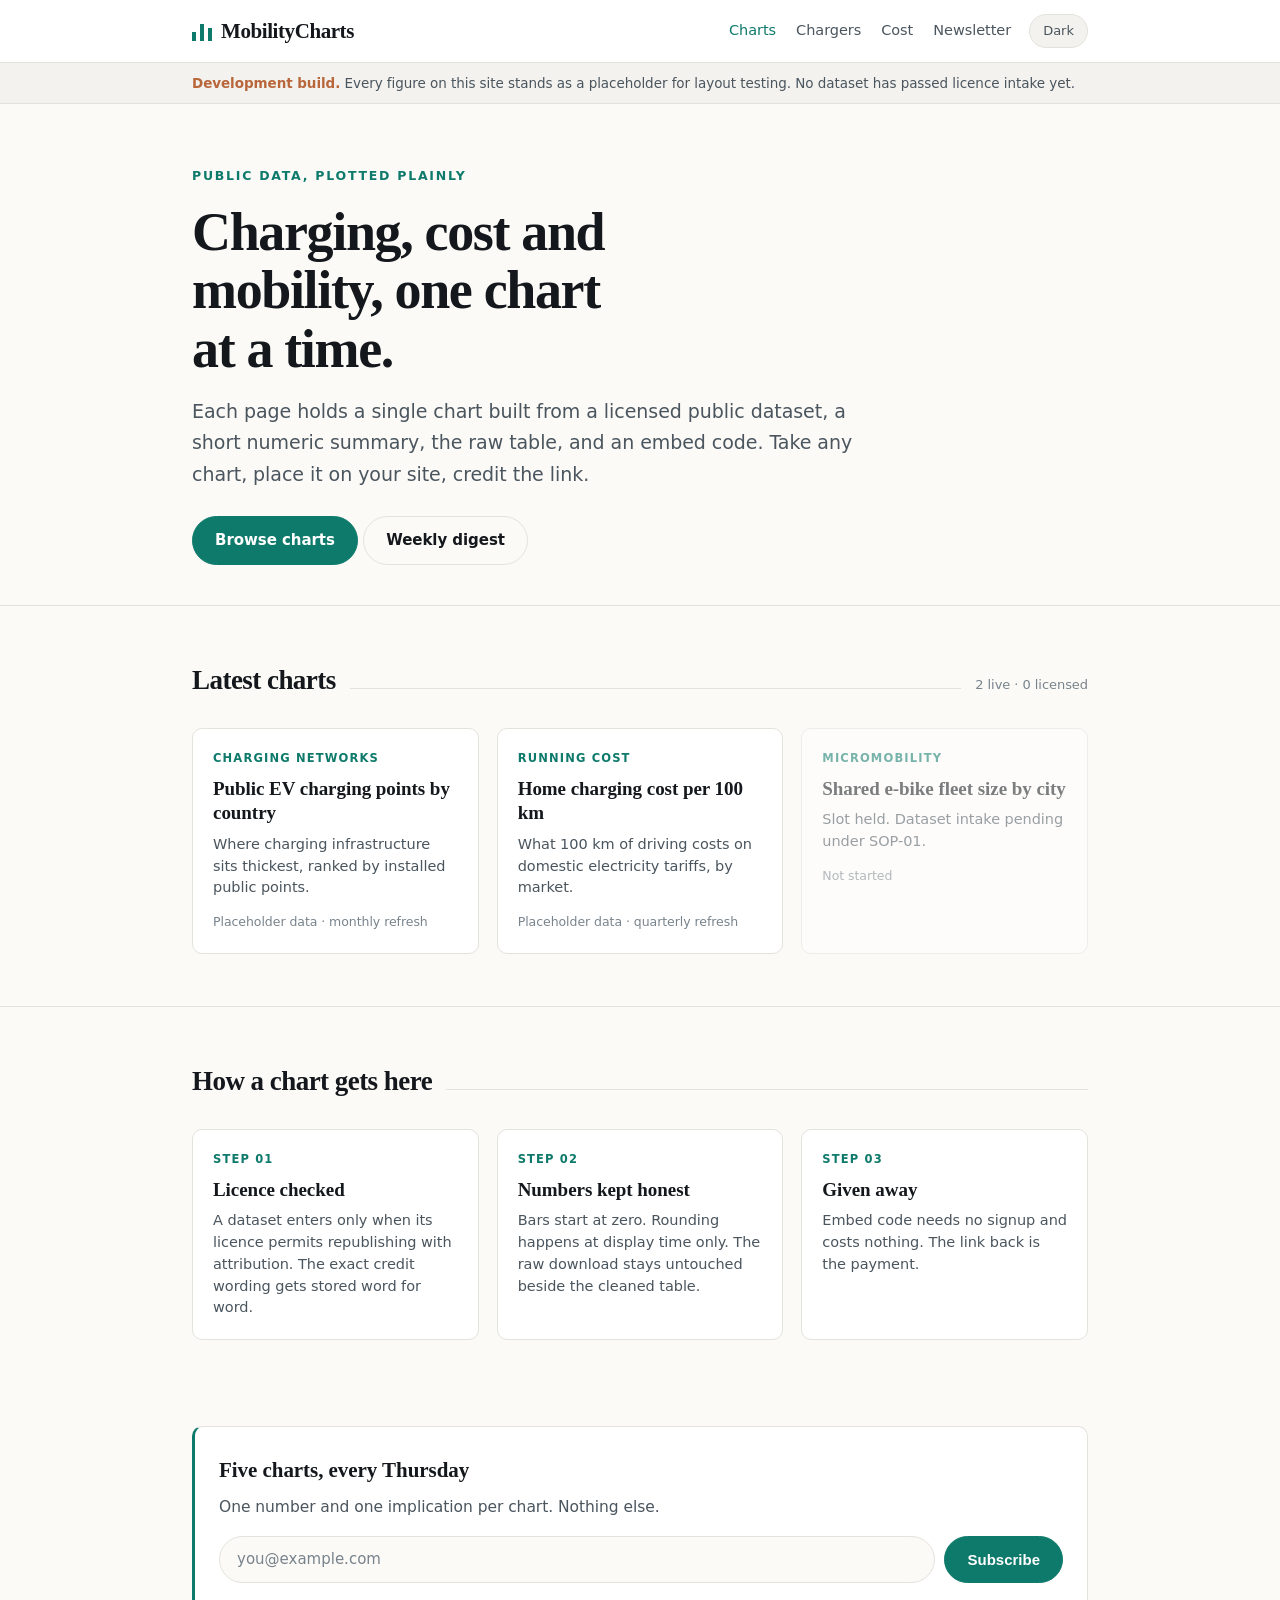
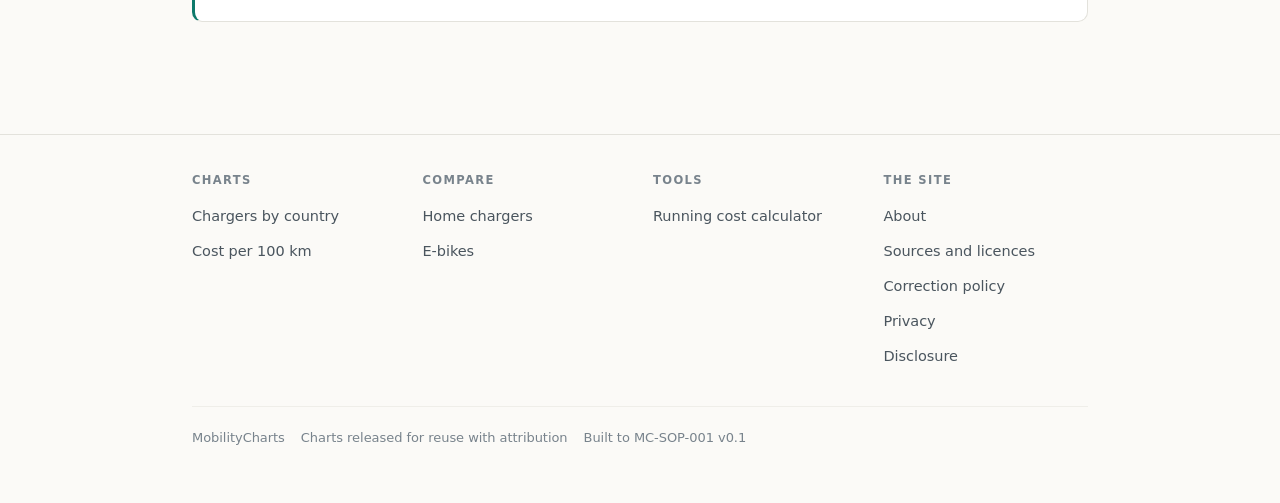
==== index.html @ 98bce3f6 "Scaffold MobilityCharts static site to MC-SOP-001 v0.1 Landing page, two chart pages, two standalone" ====
<!doctype html>
<html lang="en">
<head>
<meta charset="utf-8">
<meta name="viewport" content="width=device-width, initial-scale=1">
<title>MobilityCharts | Charging, cost and mobility data, plotted</title>
<meta name="description" content="Clean charts built from public transport datasets. Charging networks, running cost, micromobility. Every chart cites its source and ships with an embed code.">
<link rel="icon" href="data:image/svg+xml,%3Csvg xmlns='http://www.w3.org/2000/svg' viewBox='0 0 32 32'%3E%3Crect x='4' y='18' width='5' height='10' fill='%230E7A6B'/%3E%3Crect x='13' y='10' width='5' height='18' fill='%230E7A6B'/%3E%3Crect x='22' y='14' width='5' height='14' fill='%230E7A6B'/%3E%3C/svg%3E">
<link rel="stylesheet" href="assets/site.css">
</head>
<body>

<header class="masthead">
  <div class="wrap">
    <a class="brand" href="index.html"><span class="glyph"></span>MobilityCharts</a>
    <nav class="nav">
      <a href="index.html" aria-current="page">Charts</a>
      <a href="charts/ev-chargers-by-country/index.html">Chargers</a>
      <a href="charts/charging-cost-per-100km/index.html">Cost</a>
      <a href="#newsletter">Newsletter</a>
    </nav>
    <button class="theme-btn" type="button">Dark</button>
  </div>
</header>

<div class="notice">
  <div class="wrap"><strong>Development build.</strong> Every figure on this site stands as a placeholder for layout testing. No dataset has passed licence intake yet.</div>
</div>

<div class="hero">
  <div class="wrap">
    <p class="kicker">Public data, plotted plainly</p>
    <h1>Charging, cost and mobility, one chart at a time.</h1>
    <p>Each page holds a single chart built from a licensed public dataset, a short numeric summary, the raw table, and an embed code. Take any chart, place it on your site, credit the link.</p>
    <a class="btn" href="charts/ev-chargers-by-country/index.html">Browse charts</a>
    <a class="btn ghost" href="#newsletter">Weekly digest</a>
  </div>
</div>

<section>
  <div class="wrap">
    <div class="sec-head">
      <h2>Latest charts</h2>
      <span class="rule"></span>
      <span class="count">2 live · 0 licensed</span>
    </div>
    <div class="grid">

      <a class="card" href="charts/ev-chargers-by-country/index.html">
        <span class="tag">Charging networks</span>
        <h3>Public EV charging points by country</h3>
        <p>Where charging infrastructure sits thickest, ranked by installed public points.</p>
        <div class="meta">Placeholder data · monthly refresh</div>
      </a>

      <a class="card" href="charts/charging-cost-per-100km/index.html">
        <span class="tag">Running cost</span>
        <h3>Home charging cost per 100 km</h3>
        <p>What 100 km of driving costs on domestic electricity tariffs, by market.</p>
        <div class="meta">Placeholder data · quarterly refresh</div>
      </a>

      <a class="card" href="#" style="opacity:.55">
        <span class="tag">Micromobility</span>
        <h3>Shared e-bike fleet size by city</h3>
        <p>Slot held. Dataset intake pending under SOP-01.</p>
        <div class="meta">Not started</div>
      </a>

    </div>
  </div>
</section>

<section style="border-top:1px solid var(--line)">
  <div class="wrap">
    <div class="sec-head"><h2>How a chart gets here</h2><span class="rule"></span></div>
    <div class="grid">
      <div class="card" style="cursor:default">
        <span class="tag">Step 01</span>
        <h3>Licence checked</h3>
        <p>A dataset enters only when its licence permits republishing with attribution. The exact credit wording gets stored word for word.</p>
      </div>
      <div class="card" style="cursor:default">
        <span class="tag">Step 02</span>
        <h3>Numbers kept honest</h3>
        <p>Bars start at zero. Rounding happens at display time only. The raw download stays untouched beside the cleaned table.</p>
      </div>
      <div class="card" style="cursor:default">
        <span class="tag">Step 03</span>
        <h3>Given away</h3>
        <p>Embed code needs no signup and costs nothing. The link back is the payment.</p>
      </div>
    </div>
  </div>
</section>

<section id="newsletter" style="padding-top:0">
  <div class="wrap">
    <div class="subscribe">
      <h3>Five charts, every Thursday</h3>
      <p>One number and one implication per chart. Nothing else.</p>
      <form class="sub-row">
        <input type="email" placeholder="you@example.com" aria-label="Email address">
        <button class="btn" type="submit">Subscribe</button>
      </form>
      <p class="sub-note" style="margin:12px 0 0;font-size:13.5px;color:var(--muted)"></p>
    </div>
  </div>
</section>

<footer>
  <div class="wrap">
    <div class="foot-grid">
      <div>
        <h4>Charts</h4>
        <ul>
          <li><a href="charts/ev-chargers-by-country/index.html">Chargers by country</a></li>
          <li><a href="charts/charging-cost-per-100km/index.html">Cost per 100 km</a></li>
        </ul>
      </div>
      <div>
        <h4>Compare</h4>
        <ul>
          <li><a href="#">Home chargers</a></li>
          <li><a href="#">E-bikes</a></li>
        </ul>
      </div>
      <div>
        <h4>Tools</h4>
        <ul>
          <li><a href="#">Running cost calculator</a></li>
        </ul>
      </div>
      <div>
        <h4>The site</h4>
        <ul>
          <li><a href="#">About</a></li>
          <li><a href="#">Sources and licences</a></li>
          <li><a href="#">Correction policy</a></li>
          <li><a href="#">Privacy</a></li>
          <li><a href="#">Disclosure</a></li>
        </ul>
      </div>
    </div>
    <div class="colophon">
      <span>MobilityCharts</span>
      <span>Charts released for reuse with attribution</span>
      <span>Built to MC-SOP-001 v0.1</span>
    </div>
  </div>
</footer>

<script src="assets/site.js"></script>
</body>
</html>
---- assets/site.css ----
/* ==========================================================================
   MobilityCharts site stylesheet
   Single accent colour plus greys, per SOP-03 visual standard.
   No external fonts, no external assets. Works offline.
   ========================================================================== */

:root {
  --bg:        #FBFAF7;
  --surface:   #FFFFFF;
  --surface-2: #F3F2EE;
  --ink:       #14181C;
  --ink-soft:  #4A555E;
  --muted:     #78838C;
  --line:      #E3E2DC;
  --line-soft: #EFEEE9;
  --accent:    #0E7A6B;
  --accent-2:  #B8663A;
  --bar:       #0E7A6B;
  --bar-alt:   #7FB3AA;
  --shadow:    0 1px 2px rgba(20, 24, 28, .05), 0 8px 24px rgba(20, 24, 28, .05);

  --serif: Georgia, "Iowan Old Style", "Times New Roman", serif;
  --sans:  system-ui, -apple-system, "Segoe UI", Roboto, Helvetica, Arial, sans-serif;
  --mono:  "Cascadia Mono", Consolas, "SF Mono", Menlo, monospace;

  --wrap: 940px;
  --r: 10px;
}

@media (prefers-color-scheme: dark) {
  :root {
    --bg:        #0D1113;
    --surface:   #151A1D;
    --surface-2: #1C2226;
    --ink:       #ECEFF0;
    --ink-soft:  #B4BDC3;
    --muted:     #8B959C;
    --line:      #232A2E;
    --line-soft: #1B2125;
    --accent:    #35C2A8;
    --accent-2:  #E0904F;
    --bar:       #35C2A8;
    --bar-alt:   #2A6B62;
    --shadow:    0 1px 2px rgba(0, 0, 0, .4), 0 8px 24px rgba(0, 0, 0, .3);
  }
}

:root[data-theme="light"] {
  --bg:#FBFAF7; --surface:#FFFFFF; --surface-2:#F3F2EE; --ink:#14181C;
  --ink-soft:#4A555E; --muted:#78838C; --line:#E3E2DC; --line-soft:#EFEEE9;
  --accent:#0E7A6B; --accent-2:#B8663A; --bar:#0E7A6B; --bar-alt:#7FB3AA;
  --shadow: 0 1px 2px rgba(20,24,28,.05), 0 8px 24px rgba(20,24,28,.05);
}
:root[data-theme="dark"] {
  --bg:#0D1113; --surface:#151A1D; --surface-2:#1C2226; --ink:#ECEFF0;
  --ink-soft:#B4BDC3; --muted:#8B959C; --line:#232A2E; --line-soft:#1B2125;
  --accent:#35C2A8; --accent-2:#E0904F; --bar:#35C2A8; --bar-alt:#2A6B62;
  --shadow: 0 1px 2px rgba(0,0,0,.4), 0 8px 24px rgba(0,0,0,.3);
}

* { box-sizing: border-box; }

html { -webkit-text-size-adjust: 100%; }

body {
  margin: 0;
  background: var(--bg);
  color: var(--ink);
  font-family: var(--sans);
  font-size: 17px;
  line-height: 1.65;
  letter-spacing: -0.003em;
}

a { color: var(--accent); text-decoration-thickness: 1px; text-underline-offset: 2px; }
a:hover { color: var(--ink); }

:focus-visible { box-shadow: 0 0 0 3px var(--accent); border-radius: 4px; }

.wrap { max-width: var(--wrap); margin: 0 auto; padding: 0 22px; }

/* ---------- masthead ---------------------------------------------------- */

.masthead {
  border-bottom: 1px solid var(--line);
  background: var(--surface);
  position: sticky; top: 0; z-index: 20;
}
.masthead .wrap {
  display: flex; align-items: center; gap: 18px;
  min-height: 62px; flex-wrap: wrap;
}
.brand {
  font-family: var(--serif);
  font-size: 21px; font-weight: 700; letter-spacing: -0.02em;
  color: var(--ink); text-decoration: none; margin-right: auto;
  display: inline-flex; align-items: center; gap: 9px;
}
.brand .glyph {
  display: inline-block; width: 20px; height: 20px;
  background:
    linear-gradient(var(--accent), var(--accent)) 0 100% / 4px 9px no-repeat,
    linear-gradient(var(--accent), var(--accent)) 8px 100% / 4px 17px no-repeat,
    linear-gradient(var(--accent), var(--accent)) 16px 100% / 4px 13px no-repeat;
}
.nav { display: flex; gap: 20px; align-items: center; }
.nav a {
  color: var(--ink-soft); text-decoration: none;
  font-size: 14.5px; font-weight: 500;
}
.nav a:hover, .nav a[aria-current="page"] { color: var(--accent); }

.theme-btn {
  background: var(--surface-2); color: var(--ink-soft);
  border: 1px solid var(--line); border-radius: 999px;
  padding: 5px 13px; font: inherit; font-size: 13px; cursor: pointer;
}
.theme-btn:hover { color: var(--ink); border-color: var(--muted); }

/* ---------- notice banner ----------------------------------------------- */

.notice {
  background: var(--surface-2);
  border-bottom: 1px solid var(--line);
  font-size: 13.5px; color: var(--ink-soft);
  padding: 9px 0;
}
.notice strong { color: var(--accent-2); }

/* ---------- hero -------------------------------------------------------- */

.hero { padding: 62px 0 40px; border-bottom: 1px solid var(--line); }
.hero h1 {
  font-family: var(--serif); font-weight: 700;
  font-size: clamp(34px, 5.4vw, 54px); line-height: 1.08;
  letter-spacing: -0.025em; margin: 0 0 18px; max-width: 17ch;
}
.hero p { font-size: 19px; color: var(--ink-soft); max-width: 58ch; margin: 0 0 26px; }
.hero .kicker {
  font-size: 12.5px; font-weight: 600; letter-spacing: .14em;
  text-transform: uppercase; color: var(--accent); margin: 0 0 16px;
}

.btn {
  display: inline-block; background: var(--accent); color: #fff;
  padding: 11px 22px; border-radius: 999px; text-decoration: none;
  font-size: 15px; font-weight: 600; border: 1px solid var(--accent);
}
.btn:hover { filter: brightness(1.08); color: #fff; }
.btn.ghost { background: transparent; color: var(--ink); border-color: var(--line); }
.btn.ghost:hover { border-color: var(--accent); color: var(--accent); filter: none; }

/* ---------- section scaffolding ----------------------------------------- */

section { padding: 52px 0; }
.sec-head { display: flex; align-items: baseline; gap: 14px; margin-bottom: 26px; }
.sec-head h2 {
  font-family: var(--serif); font-size: 27px; letter-spacing: -0.02em;
  margin: 0; font-weight: 700;
}
.sec-head .rule { flex: 1; height: 1px; background: var(--line); }
.sec-head .count { font-size: 13px; color: var(--muted); font-variant-numeric: tabular-nums; }

/* ---------- cards ------------------------------------------------------- */

.grid { display: grid; gap: 18px; grid-template-columns: repeat(auto-fill, minmax(268px, 1fr)); }

.card {
  background: var(--surface); border: 1px solid var(--line);
  border-radius: var(--r); padding: 20px; text-decoration: none;
  color: var(--ink); display: block; transition: border-color .15s, transform .15s;
}
.card:hover { border-color: var(--accent); transform: translateY(-2px); color: var(--ink); }
.card .tag {
  font-size: 11.5px; font-weight: 600; letter-spacing: .1em; text-transform: uppercase;
  color: var(--accent); display: block; margin-bottom: 9px;
}
.card h3 { font-family: var(--serif); font-size: 19px; margin: 0 0 8px; line-height: 1.28; font-weight: 700; }
.card p { margin: 0; font-size: 14.5px; color: var(--ink-soft); line-height: 1.5; }
.card .meta { margin-top: 13px; font-size: 12.5px; color: var(--muted); font-variant-numeric: tabular-nums; }

/* ---------- chart page -------------------------------------------------- */

.article { padding: 46px 0 20px; }
.article h1 {
  font-family: var(--serif); font-size: clamp(29px, 4.4vw, 42px);
  line-height: 1.14; letter-spacing: -0.024em; margin: 0 0 16px; max-width: 21ch;
}
.dek { font-size: 19.5px; color: var(--ink-soft); margin: 0 0 22px; max-width: 60ch; }
.dek b { color: var(--ink); font-weight: 600; }

.byline {
  display: flex; gap: 16px; flex-wrap: wrap; align-items: center;
  font-size: 13px; color: var(--muted); padding-bottom: 22px;
  border-bottom: 1px solid var(--line); margin-bottom: 30px;
}
.byline .pill {
  background: var(--surface-2); border: 1px solid var(--line);
  border-radius: 999px; padding: 3px 11px; color: var(--ink-soft);
}

.chart-frame {
  background: var(--surface); border: 1px solid var(--line);
  border-radius: var(--r); padding: 22px 20px 14px; box-shadow: var(--shadow);
}
.chart-frame + .chart-frame { margin-top: 26px; }
.chart-title {
  font-family: var(--serif); font-size: 20px; font-weight: 700;
  margin: 0 0 4px; letter-spacing: -0.015em;
}
.chart-sub { font-size: 13.5px; color: var(--muted); margin: 0 0 16px; }

.takeaways { list-style: none; padding: 0; margin: 32px 0 0; }
.takeaways li {
  padding: 13px 0 13px 40px; border-top: 1px solid var(--line-soft);
  position: relative; font-size: 16.5px; color: var(--ink-soft);
}
.takeaways li:last-child { border-bottom: 1px solid var(--line-soft); }
.takeaways li b { color: var(--ink); font-weight: 650; font-variant-numeric: tabular-nums; }
.takeaways li::before {
  counter-increment: tk; content: counter(tk, decimal-leading-zero);
  position: absolute; left: 0; top: 13px;
  font-family: var(--mono); font-size: 12.5px; color: var(--accent); font-weight: 600;
}
.takeaways { counter-reset: tk; }

/* ---------- data table -------------------------------------------------- */

table.data { width: 100%; border-collapse: collapse; margin-top: 10px; font-size: 15px; }
table.data th, table.data td { padding: 10px 12px; text-align: left; border-bottom: 1px solid var(--line-soft); }
table.data th {
  font-size: 12px; letter-spacing: .09em; text-transform: uppercase;
  color: var(--muted); font-weight: 600; border-bottom-color: var(--line);
  cursor: pointer; user-select: none;
}
table.data th:hover { color: var(--accent); }
table.data th.num, table.data td.num { text-align: right; font-variant-numeric: tabular-nums; }
table.data tbody tr:hover { background: var(--surface-2); }

/* ---------- method note, embed box -------------------------------------- */

.panel {
  background: var(--surface-2); border: 1px solid var(--line);
  border-radius: var(--r); padding: 20px 22px; margin-top: 30px;
}
.panel h3 {
  font-size: 12px; letter-spacing: .12em; text-transform: uppercase;
  color: var(--muted); margin: 0 0 12px; font-weight: 600;
}
.panel dl { margin: 0; display: grid; grid-template-columns: 150px 1fr; gap: 7px 18px; font-size: 14.5px; }
.panel dt { color: var(--muted); }
.panel dd { margin: 0; color: var(--ink-soft); }

.embed-box code {
  display: block; background: var(--surface); border: 1px solid var(--line);
  border-radius: 7px; padding: 13px 15px; font-family: var(--mono);
  font-size: 12.5px; color: var(--ink-soft); line-height: 1.55;
  word-break: break-all; margin-bottom: 12px;
}
.copy-btn {
  background: var(--accent); color: #fff; border: 0; border-radius: 999px;
  padding: 8px 18px; font: inherit; font-size: 14px; font-weight: 600; cursor: pointer;
}
.copy-btn:hover { filter: brightness(1.08); }
.copy-btn.done { background: var(--accent-2); }

/* ---------- subscribe --------------------------------------------------- */

.subscribe {
  background: var(--surface); border: 1px solid var(--line);
  border-left: 3px solid var(--accent); border-radius: var(--r);
  padding: 26px 24px; margin-top: 34px;
}
.subscribe h3 { font-family: var(--serif); font-size: 21px; margin: 0 0 7px; font-weight: 700; }
.subscribe p { margin: 0 0 16px; color: var(--ink-soft); font-size: 15.5px; }
.sub-row { display: flex; gap: 9px; flex-wrap: wrap; }
.sub-row input {
  flex: 1 1 240px; background: var(--bg); border: 1px solid var(--line);
  border-radius: 999px; padding: 10px 17px; font: inherit; font-size: 15px; color: var(--ink);
}
.sub-row input::placeholder { color: var(--muted); }

/* ---------- footer ------------------------------------------------------ */

footer { border-top: 1px solid var(--line); margin-top: 60px; padding: 36px 0 54px; }
.foot-grid { display: grid; gap: 26px; grid-template-columns: repeat(auto-fit, minmax(170px, 1fr)); }
.foot-grid h4 {
  font-size: 11.5px; letter-spacing: .12em; text-transform: uppercase;
  color: var(--muted); margin: 0 0 11px; font-weight: 600;
}
.foot-grid ul { list-style: none; padding: 0; margin: 0; }
.foot-grid li { margin-bottom: 7px; }
.foot-grid a { color: var(--ink-soft); text-decoration: none; font-size: 14.5px; }
.foot-grid a:hover { color: var(--accent); }
.colophon {
  margin-top: 30px; padding-top: 20px; border-top: 1px solid var(--line-soft);
  font-size: 13px; color: var(--muted); display: flex; gap: 16px; flex-wrap: wrap;
}

/* ---------- SVG chart styling (classes set by chart.js) ----------------- */

.mc-svg { width: 100%; height: auto; display: block; margin: 0 auto; font-family: var(--sans); }
.mc-bar { fill: var(--bar); }
.mc-bar.alt { fill: var(--bar-alt); }
.mc-track { fill: var(--line-soft); }
.mc-grid { stroke: var(--line); stroke-width: 1; }
.mc-axis { stroke: var(--muted); stroke-width: 1; }
.mc-line { fill: none; stroke: var(--bar); stroke-width: 2.5; stroke-linejoin: round; stroke-linecap: round; }
.mc-fill { fill: var(--bar); opacity: .1; }
.mc-dot { fill: var(--bar); }
.mc-label { fill: var(--ink-soft); font-size: 13px; }
.mc-value { fill: var(--ink); font-size: 13px; font-weight: 650; }
.mc-tick { fill: var(--muted); font-size: 11.5px; }
.mc-credit { fill: var(--muted); font-size: 11px; }
.mc-mark { fill: var(--muted); font-size: 11px; opacity: .75; letter-spacing: .04em; }
.mc-unit { fill: var(--muted); font-size: 11.5px; letter-spacing: .08em; text-transform: uppercase; }

/* ---------- small screens ----------------------------------------------- */

@media (max-width: 640px) {
  body { font-size: 16px; }
  .nav { gap: 14px; }
  .nav a { font-size: 13.5px; }
  .hero { padding: 44px 0 32px; }
  .panel dl { grid-template-columns: 1fr; gap: 2px 0; }
  .panel dt { margin-top: 9px; font-size: 12.5px; }
  .mc-label { font-size: 12px; }
  .mc-value { font-size: 12px; }
}

@media (prefers-reduced-motion: reduce) {
  * { transition: none !important; animation: none !important; }
}
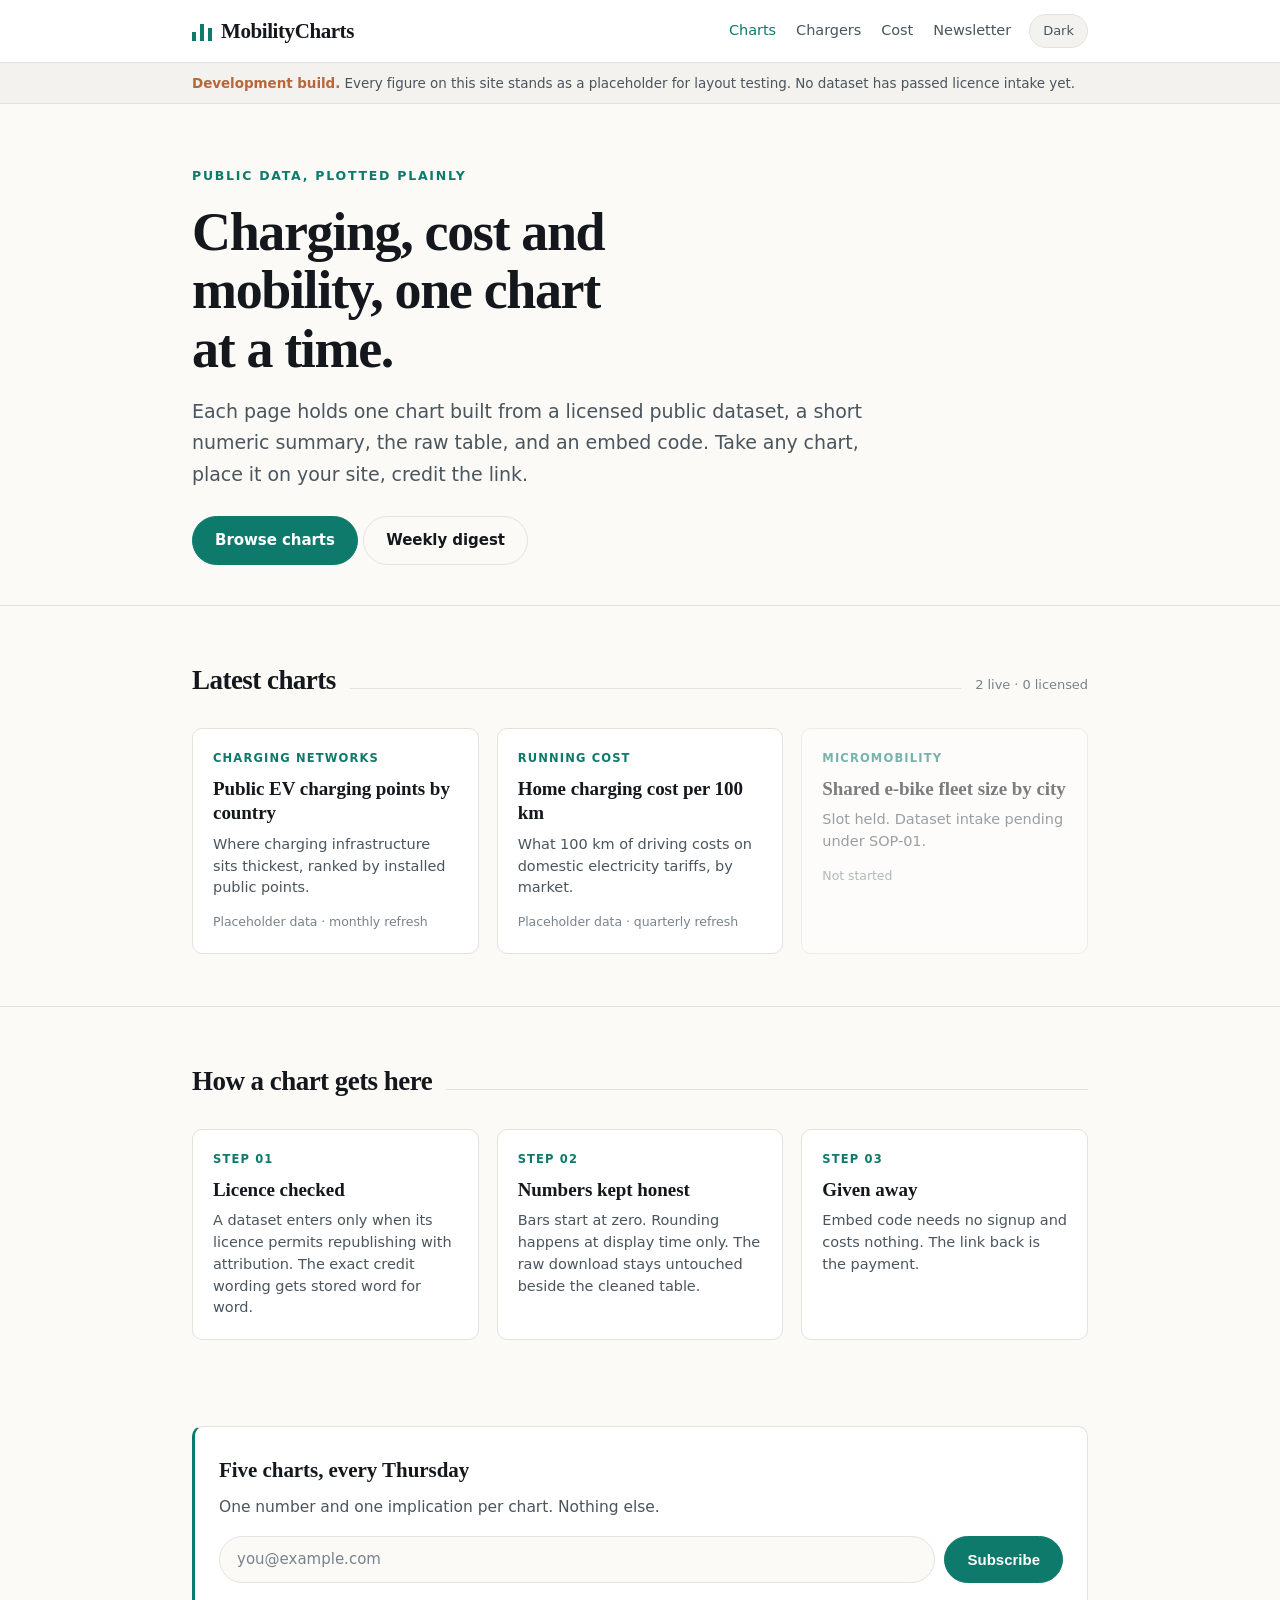
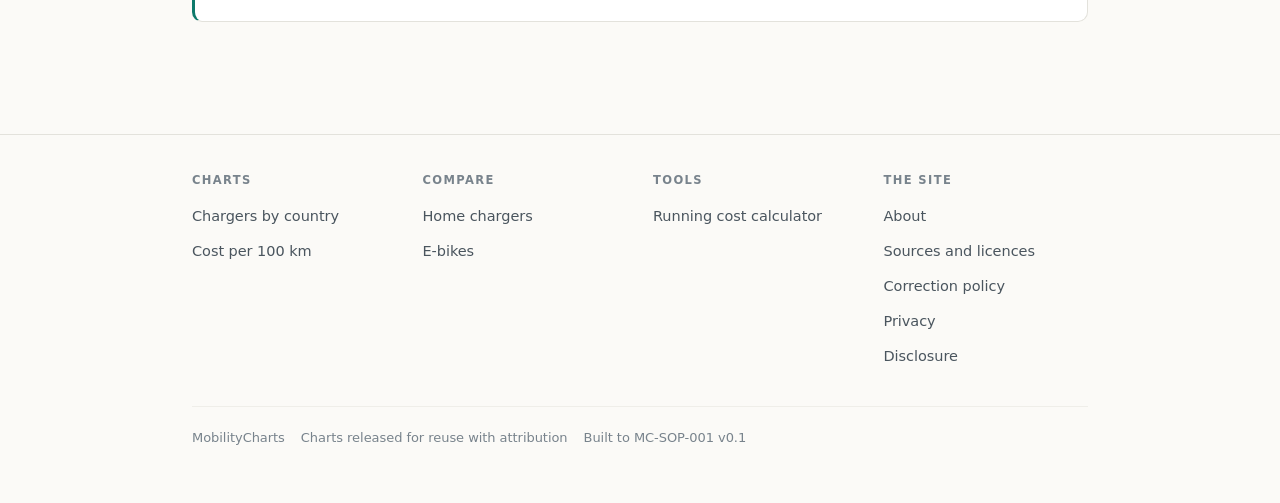
==== commit 6ebcd497: "Remove wording that breaks the author word-prefix rule Five spots across the landing page, the cost " ====
--- a/index.html
+++ b/index.html
@@ -31,7 +31,7 @@
   <div class="wrap">
     <p class="kicker">Public data, plotted plainly</p>
     <h1>Charging, cost and mobility, one chart at a time.</h1>
-    <p>Each page holds a single chart built from a licensed public dataset, a short numeric summary, the raw table, and an embed code. Take any chart, place it on your site, credit the link.</p>
+    <p>Each page holds one chart built from a licensed public dataset, a short numeric summary, the raw table, and an embed code. Take any chart, place it on your site, credit the link.</p>
     <a class="btn" href="charts/ev-chargers-by-country/index.html">Browse charts</a>
     <a class="btn ghost" href="#newsletter">Weekly digest</a>
   </div>
--- a/assets/site.css
+++ b/assets/site.css
@@ -1,6 +1,6 @@
 /* ==========================================================================
    MobilityCharts site stylesheet
-   Single accent colour plus greys, per SOP-03 visual standard.
+   One accent colour plus greys, per SOP-03 visual standard.
    No external fonts, no external assets. Works offline.
    ========================================================================== */
 
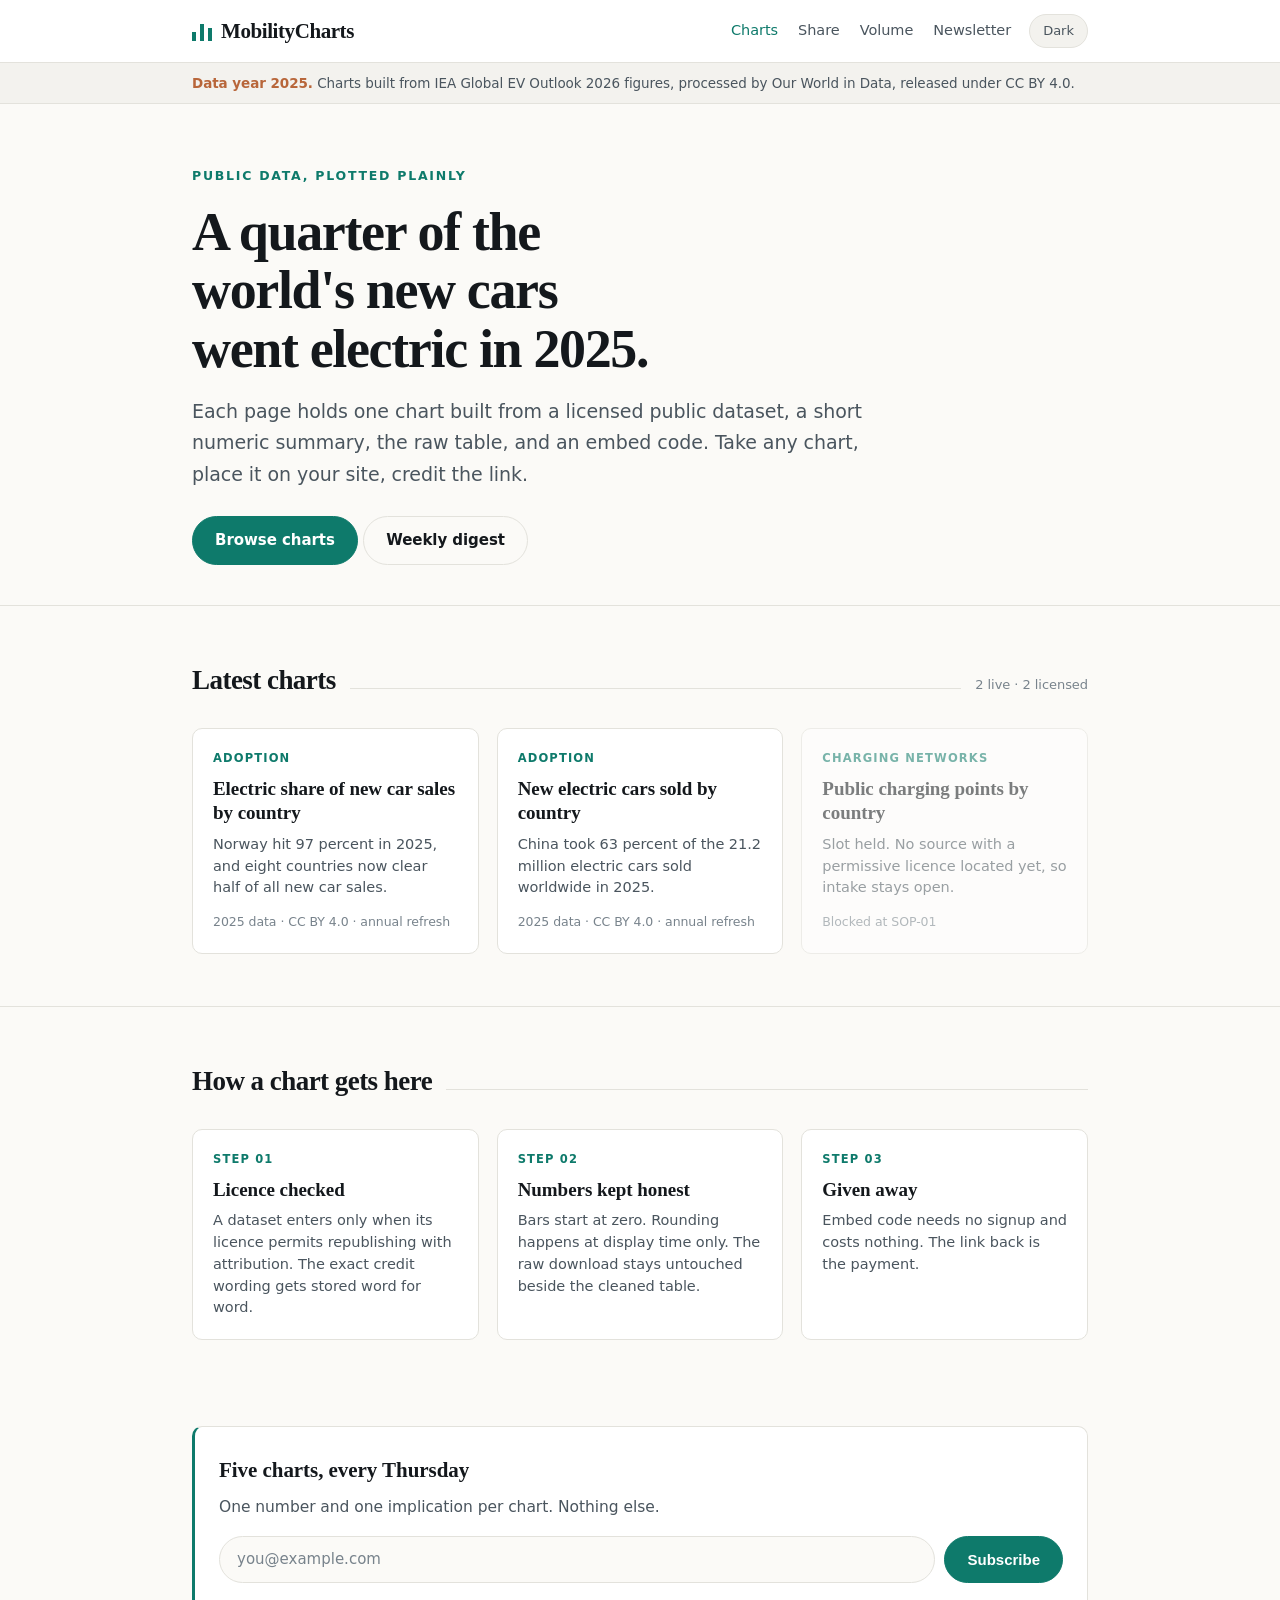
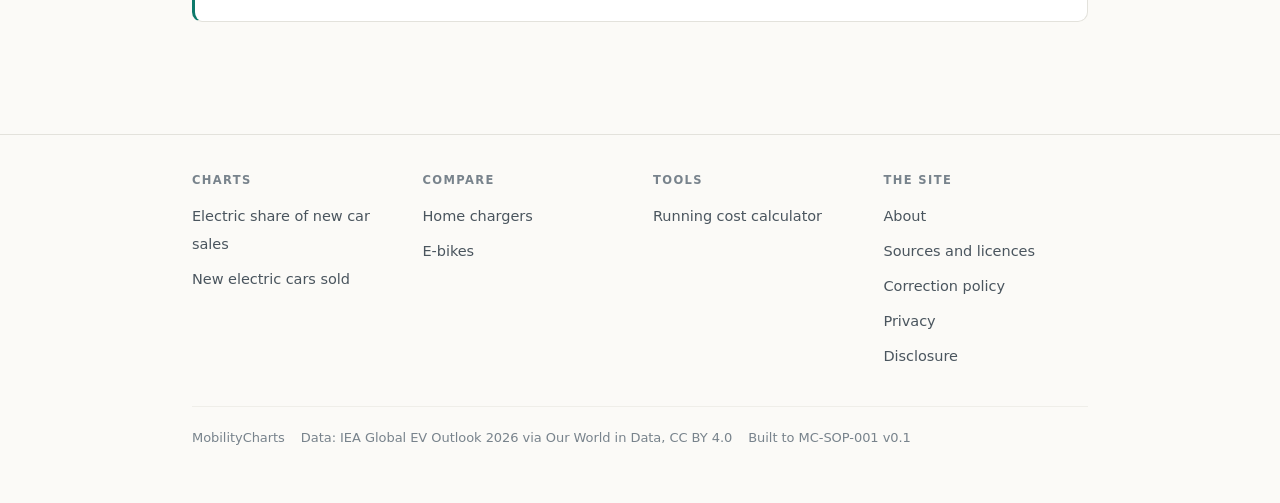
==== commit 801974ac: "Replace placeholder figures with licensed IEA data Both chart pages now carry real 2025 figures from" ====
--- a/index.html
+++ b/index.html
@@ -3,8 +3,8 @@
 <head>
 <meta charset="utf-8">
 <meta name="viewport" content="width=device-width, initial-scale=1">
-<title>MobilityCharts | Charging, cost and mobility data, plotted</title>
-<meta name="description" content="Clean charts built from public transport datasets. Charging networks, running cost, micromobility. Every chart cites its source and ships with an embed code.">
+<title>MobilityCharts | Electric car adoption, plotted from public data</title>
+<meta name="description" content="Clean charts built from licensed public transport datasets. Electric car sales share and volume by country, with raw tables, method notes and no-cost embed codes.">
 <link rel="icon" href="data:image/svg+xml,%3Csvg xmlns='http://www.w3.org/2000/svg' viewBox='0 0 32 32'%3E%3Crect x='4' y='18' width='5' height='10' fill='%230E7A6B'/%3E%3Crect x='13' y='10' width='5' height='18' fill='%230E7A6B'/%3E%3Crect x='22' y='14' width='5' height='14' fill='%230E7A6B'/%3E%3C/svg%3E">
 <link rel="stylesheet" href="assets/site.css">
 </head>
@@ -15,8 +15,8 @@
     <a class="brand" href="index.html"><span class="glyph"></span>MobilityCharts</a>
     <nav class="nav">
       <a href="index.html" aria-current="page">Charts</a>
-      <a href="charts/ev-chargers-by-country/index.html">Chargers</a>
-      <a href="charts/charging-cost-per-100km/index.html">Cost</a>
+      <a href="charts/ev-sales-share-by-country/index.html">Share</a>
+      <a href="charts/electric-car-sales-by-country/index.html">Volume</a>
       <a href="#newsletter">Newsletter</a>
     </nav>
     <button class="theme-btn" type="button">Dark</button>
@@ -24,15 +24,15 @@
 </header>
 
 <div class="notice">
-  <div class="wrap"><strong>Development build.</strong> Every figure on this site stands as a placeholder for layout testing. No dataset has passed licence intake yet.</div>
+  <div class="wrap"><strong>Data year 2025.</strong> Charts built from IEA Global EV Outlook 2026 figures, processed by Our World in Data, released under CC BY 4.0.</div>
 </div>
 
 <div class="hero">
   <div class="wrap">
     <p class="kicker">Public data, plotted plainly</p>
-    <h1>Charging, cost and mobility, one chart at a time.</h1>
+    <h1>A quarter of the world's new cars went electric in 2025.</h1>
     <p>Each page holds one chart built from a licensed public dataset, a short numeric summary, the raw table, and an embed code. Take any chart, place it on your site, credit the link.</p>
-    <a class="btn" href="charts/ev-chargers-by-country/index.html">Browse charts</a>
+    <a class="btn" href="charts/ev-sales-share-by-country/index.html">Browse charts</a>
     <a class="btn ghost" href="#newsletter">Weekly digest</a>
   </div>
 </div>
@@ -42,29 +42,29 @@
     <div class="sec-head">
       <h2>Latest charts</h2>
       <span class="rule"></span>
-      <span class="count">2 live · 0 licensed</span>
+      <span class="count">2 live · 2 licensed</span>
     </div>
     <div class="grid">
 
-      <a class="card" href="charts/ev-chargers-by-country/index.html">
-        <span class="tag">Charging networks</span>
-        <h3>Public EV charging points by country</h3>
-        <p>Where charging infrastructure sits thickest, ranked by installed public points.</p>
-        <div class="meta">Placeholder data · monthly refresh</div>
+      <a class="card" href="charts/ev-sales-share-by-country/index.html">
+        <span class="tag">Adoption</span>
+        <h3>Electric share of new car sales by country</h3>
+        <p>Norway hit 97 percent in 2025, and eight countries now clear half of all new car sales.</p>
+        <div class="meta">2025 data · CC BY 4.0 · annual refresh</div>
       </a>
 
-      <a class="card" href="charts/charging-cost-per-100km/index.html">
-        <span class="tag">Running cost</span>
-        <h3>Home charging cost per 100 km</h3>
-        <p>What 100 km of driving costs on domestic electricity tariffs, by market.</p>
-        <div class="meta">Placeholder data · quarterly refresh</div>
+      <a class="card" href="charts/electric-car-sales-by-country/index.html">
+        <span class="tag">Adoption</span>
+        <h3>New electric cars sold by country</h3>
+        <p>China took 63 percent of the 21.2 million electric cars sold worldwide in 2025.</p>
+        <div class="meta">2025 data · CC BY 4.0 · annual refresh</div>
       </a>
 
       <a class="card" href="#" style="opacity:.55">
-        <span class="tag">Micromobility</span>
-        <h3>Shared e-bike fleet size by city</h3>
-        <p>Slot held. Dataset intake pending under SOP-01.</p>
-        <div class="meta">Not started</div>
+        <span class="tag">Charging networks</span>
+        <h3>Public charging points by country</h3>
+        <p>Slot held. No source with a permissive licence located yet, so intake stays open.</p>
+        <div class="meta">Blocked at SOP-01</div>
       </a>
 
     </div>
@@ -114,8 +114,8 @@
       <div>
         <h4>Charts</h4>
         <ul>
-          <li><a href="charts/ev-chargers-by-country/index.html">Chargers by country</a></li>
-          <li><a href="charts/charging-cost-per-100km/index.html">Cost per 100 km</a></li>
+          <li><a href="charts/ev-sales-share-by-country/index.html">Electric share of new car sales</a></li>
+          <li><a href="charts/electric-car-sales-by-country/index.html">New electric cars sold</a></li>
         </ul>
       </div>
       <div>
@@ -144,7 +144,7 @@
     </div>
     <div class="colophon">
       <span>MobilityCharts</span>
-      <span>Charts released for reuse with attribution</span>
+      <span>Data: IEA Global EV Outlook 2026 via Our World in Data, CC BY 4.0</span>
       <span>Built to MC-SOP-001 v0.1</span>
     </div>
   </div>
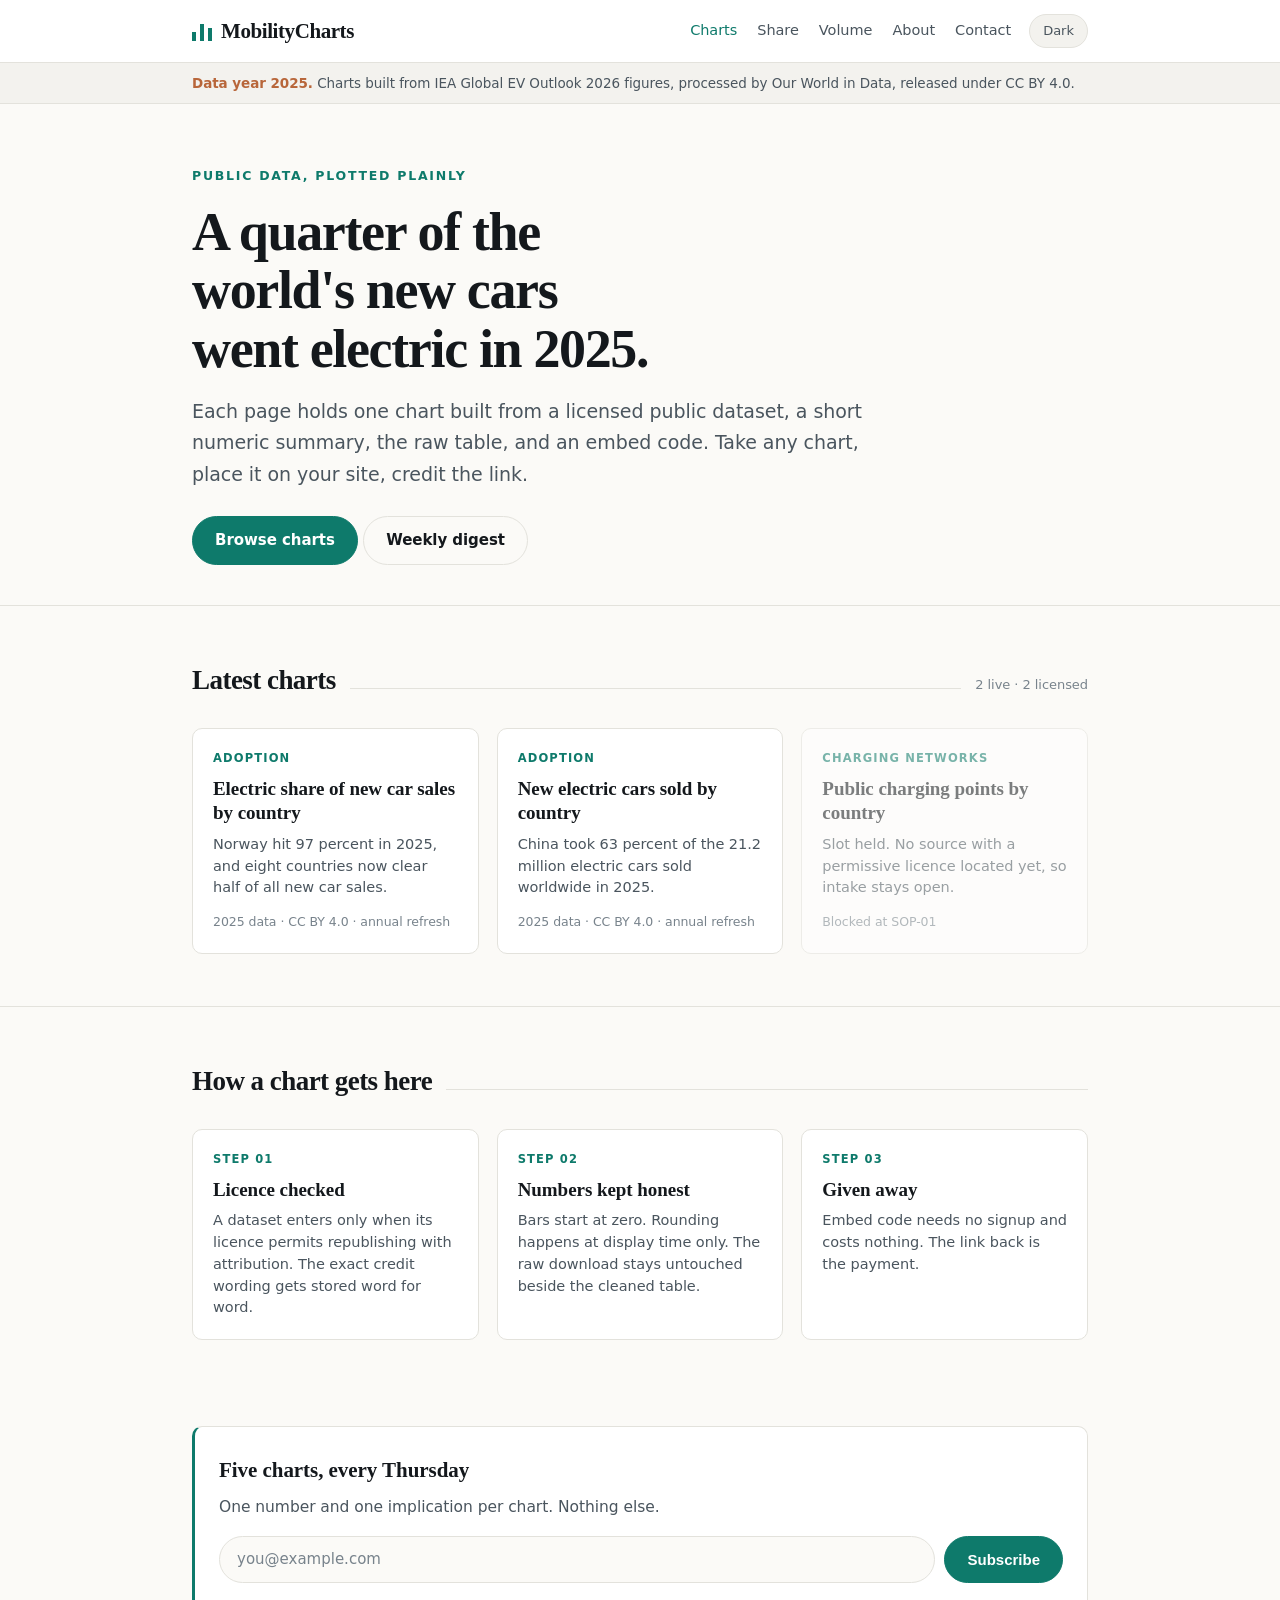
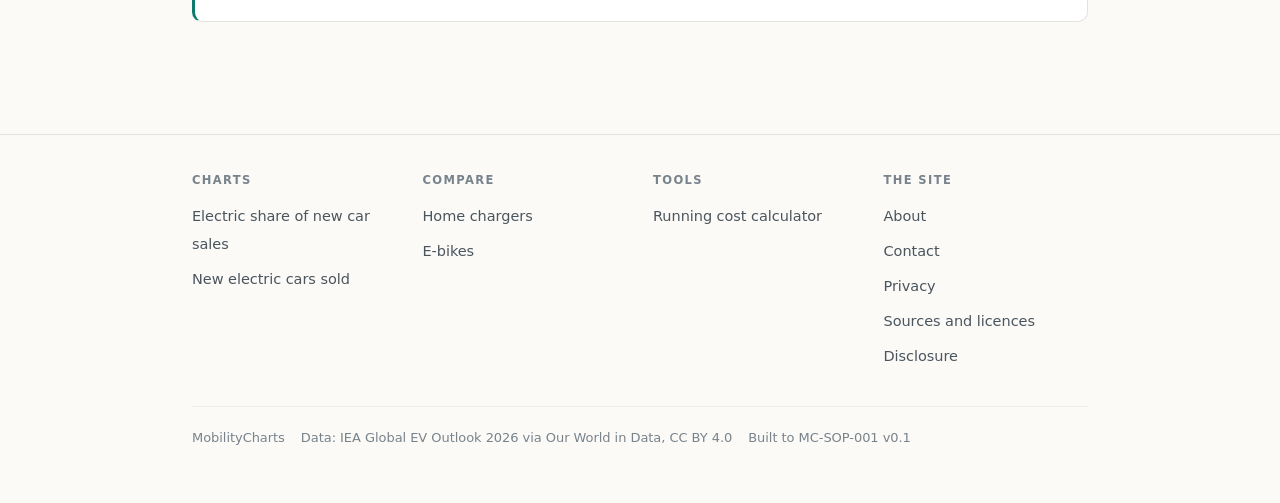
==== commit b3447c5e: "Add About and Contact pages, wire contact details into Privacy Three reader-facing policy pages now " ====
--- a/index.html
+++ b/index.html
@@ -7,6 +7,13 @@
 <meta name="description" content="Clean charts built from licensed public transport datasets. Electric car sales share and volume by country, with raw tables, method notes and no-cost embed codes.">
 <link rel="icon" href="data:image/svg+xml,%3Csvg xmlns='http://www.w3.org/2000/svg' viewBox='0 0 32 32'%3E%3Crect x='4' y='18' width='5' height='10' fill='%230E7A6B'/%3E%3Crect x='13' y='10' width='5' height='18' fill='%230E7A6B'/%3E%3Crect x='22' y='14' width='5' height='14' fill='%230E7A6B'/%3E%3C/svg%3E">
 <link rel="stylesheet" href="assets/site.css">
+
+<!-- Google AdSense loader. Reader-facing pages only. Kept off embed/*.html
+     on purpose: those pages get served inside other people's sites, and
+     placing ad units there would put ads on a third party page without
+     that site owner having any say. -->
+<script async src="https://pagead2.googlesyndication.com/pagead/js/adsbygoogle.js?client=ca-pub-8869440014127177"
+     crossorigin="anonymous"></script>
 </head>
 <body>
 
@@ -17,7 +24,8 @@
       <a href="index.html" aria-current="page">Charts</a>
       <a href="charts/ev-sales-share-by-country/index.html">Share</a>
       <a href="charts/electric-car-sales-by-country/index.html">Volume</a>
-      <a href="#newsletter">Newsletter</a>
+      <a href="about.html">About</a>
+      <a href="contact.html">Contact</a>
     </nav>
     <button class="theme-btn" type="button">Dark</button>
   </div>
@@ -134,10 +142,10 @@
       <div>
         <h4>The site</h4>
         <ul>
-          <li><a href="#">About</a></li>
+          <li><a href="about.html">About</a></li>
+          <li><a href="contact.html">Contact</a></li>
+          <li><a href="privacy.html">Privacy</a></li>
           <li><a href="#">Sources and licences</a></li>
-          <li><a href="#">Correction policy</a></li>
-          <li><a href="#">Privacy</a></li>
           <li><a href="#">Disclosure</a></li>
         </ul>
       </div>
@@ -151,5 +159,9 @@
 </footer>
 
 <script src="assets/site.js"></script>
+
+<!-- Vercel Web Analytics. Served by Vercel at deploy time, so this path
+     returns 404 on a local server. That 404 is expected and harmless. -->
+<script defer src="/_vercel/insights/script.js"></script>
 </body>
 </html>
--- a/assets/site.css
+++ b/assets/site.css
@@ -280,6 +280,50 @@
 }
 .sub-row input::placeholder { color: var(--muted); }
 
+/* ---------- prose pages (about, contact, privacy) ----------------------- */
+
+.prose h2 {
+  font-family: var(--serif); font-size: 22px; font-weight: 700;
+  letter-spacing: -0.018em; margin: 38px 0 10px; padding-top: 14px;
+  border-top: 1px solid var(--line-soft);
+}
+.prose h2:first-of-type { border-top: 0; padding-top: 0; margin-top: 0; }
+.prose p { margin: 0 0 14px; color: var(--ink-soft); }
+.prose ul { margin: 0 0 14px; padding-left: 20px; color: var(--ink-soft); }
+.prose li { margin-bottom: 7px; }
+.prose strong { color: var(--ink); font-weight: 600; }
+
+.summary-card {
+  background: var(--surface); border: 1px solid var(--line);
+  border-left: 3px solid var(--accent); border-radius: var(--r);
+  padding: 22px 24px; margin: 0 0 34px;
+}
+.summary-card h2 {
+  border: 0; padding: 0; margin: 0 0 12px;
+  font-size: 12px; letter-spacing: .12em; text-transform: uppercase;
+  color: var(--muted); font-weight: 600; font-family: var(--sans);
+}
+.summary-card ul { margin: 0; padding-left: 20px; }
+.summary-card li { color: var(--ink); }
+
+/* Contact rows: a label beside a big tappable link. */
+.contact-list { display: grid; gap: 14px; margin: 0 0 8px; }
+.contact-row {
+  background: var(--surface); border: 1px solid var(--line);
+  border-radius: var(--r); padding: 18px 20px;
+  display: flex; align-items: baseline; gap: 14px; flex-wrap: wrap;
+}
+.contact-row .label {
+  font-size: 11.5px; letter-spacing: .12em; text-transform: uppercase;
+  color: var(--muted); font-weight: 600; min-width: 82px;
+}
+.contact-row a {
+  font-size: 19px; font-weight: 600; text-decoration: none;
+  font-variant-numeric: tabular-nums; letter-spacing: -0.01em;
+}
+.contact-row a:hover { text-decoration: underline; }
+.contact-row .hint { font-size: 13.5px; color: var(--muted); flex-basis: 100%; }
+
 /* ---------- footer ------------------------------------------------------ */
 
 footer { border-top: 1px solid var(--line); margin-top: 60px; padding: 36px 0 54px; }
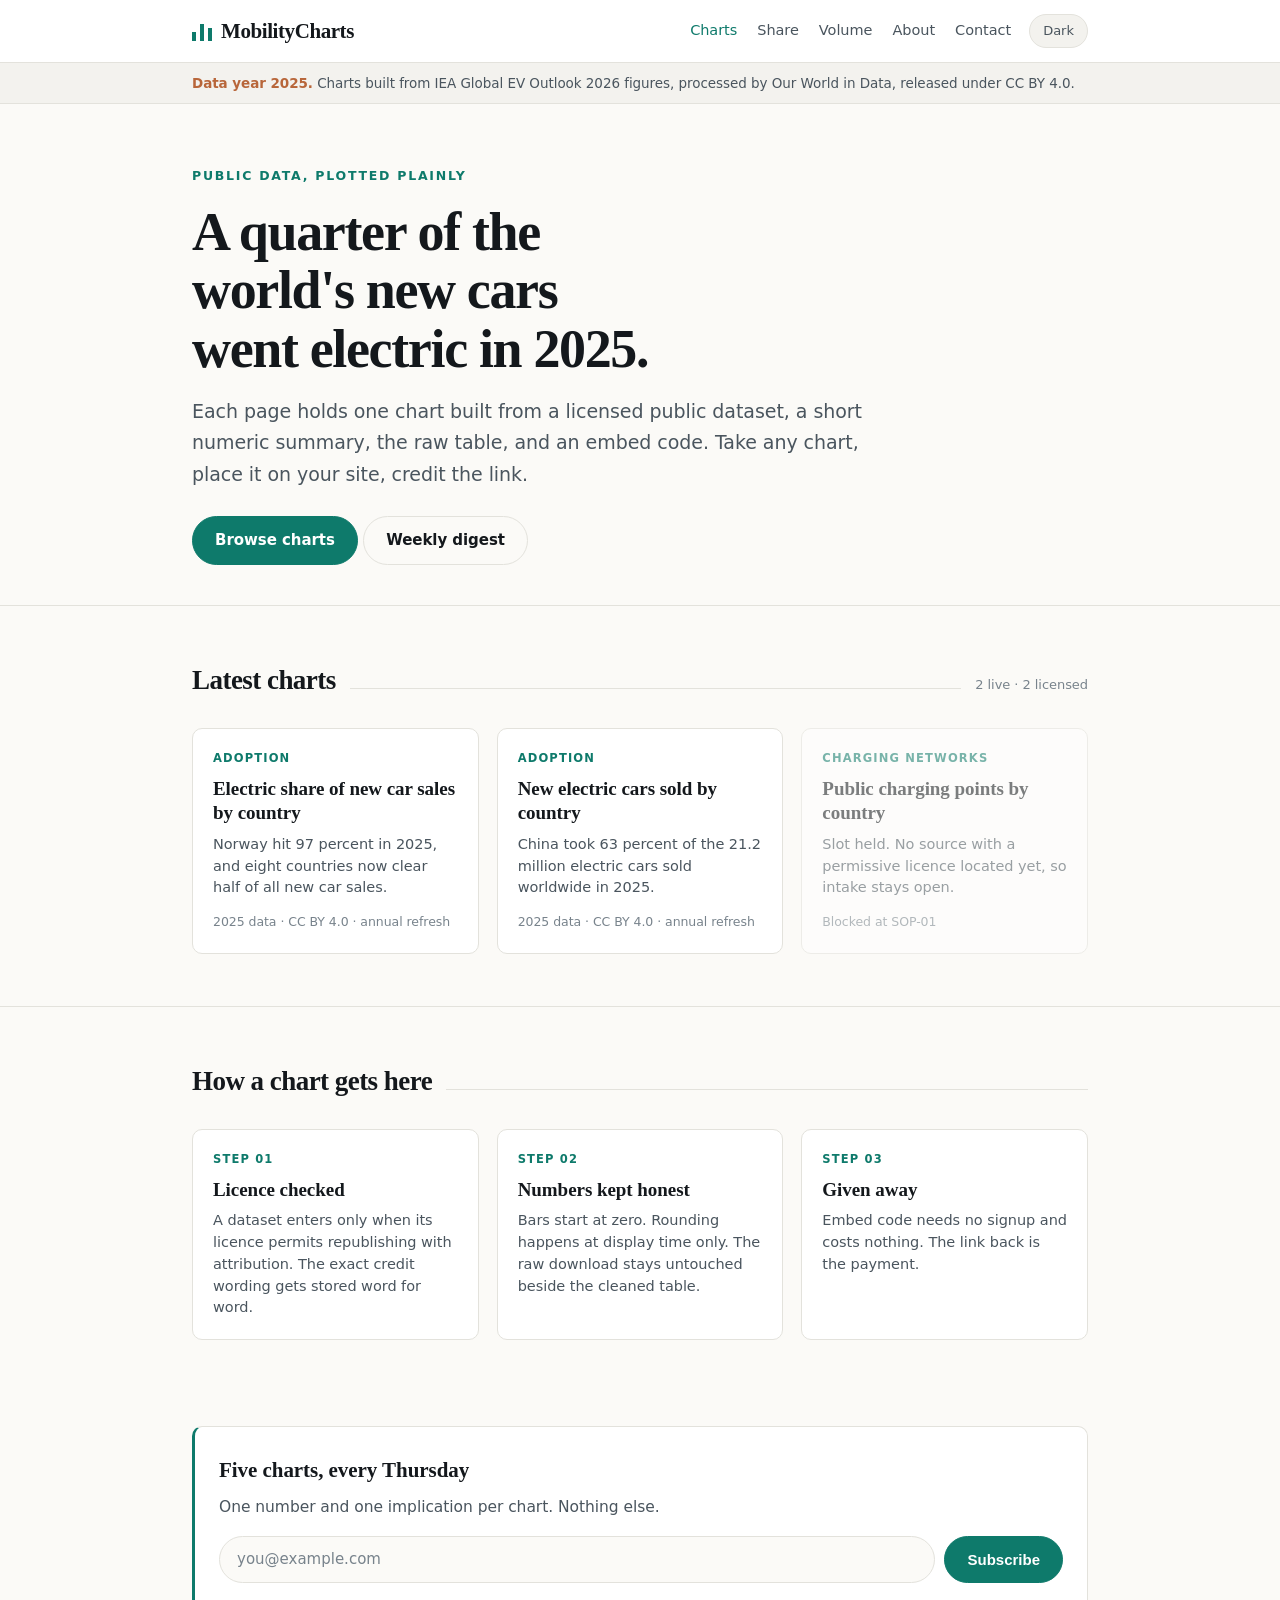
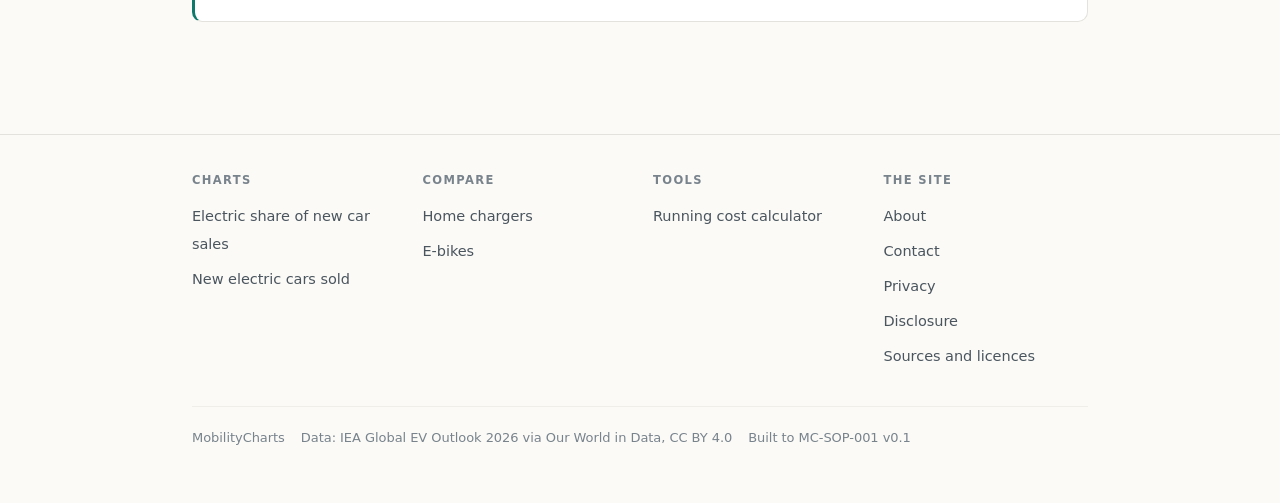
==== commit 863f3aeb: "Add ads.txt and Disclosure page ads.txt at the site root carrying the AdSense publisher line, which " ====
--- a/index.html
+++ b/index.html
@@ -145,8 +145,8 @@
           <li><a href="about.html">About</a></li>
           <li><a href="contact.html">Contact</a></li>
           <li><a href="privacy.html">Privacy</a></li>
+          <li><a href="disclosure.html">Disclosure</a></li>
           <li><a href="#">Sources and licences</a></li>
-          <li><a href="#">Disclosure</a></li>
         </ul>
       </div>
     </div>
